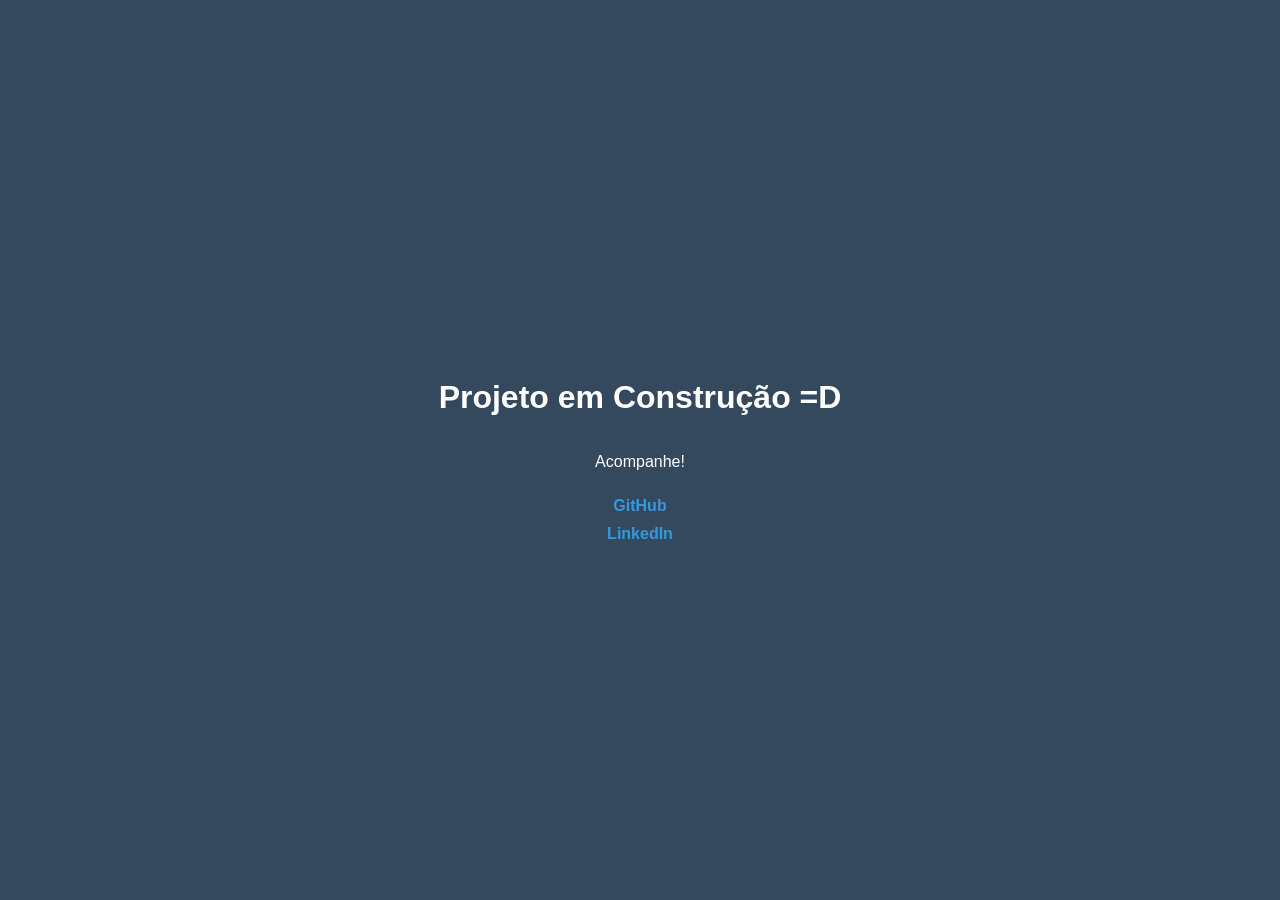
==== index.html @ c92a0a8b "feat: initial code" ====
<!DOCTYPE html>
<html lang="pt-br">
<head>
    <meta charset="UTF-8">
    <meta name="viewport" content="width=device-width, initial-scale=1.0">
    <title>Felipe Monteiro</title>
    <link rel="stylesheet" href="style.css">
</head>
<body>
    <h1>Projeto em Construção =D</h1>
    <p>Acompanhe!</p>
    <a href="https://github.com/felipe-monteiro16/felipemonteiro.dev" target="_blank">GitHub</a>
    <a href="https://www.linkedin.com/in/felipe-monteiro-dev16/" target="_blank">LinkedIn</a>
</body>
</html>
---- style.css ----
body {
    font-family: Arial, Helvetica, sans-serif;
    background-color: #34495e;
    color: white;

    display: flex;
    flex-direction: column;
    justify-content: center;
    align-items: center;
    min-height: 100vh;
    margin: 0;
}

a {
    color: #3498db;
    text-decoration: none;
    font-weight: bold;
    margin-top: 10px;
}

a:hover {
    text-decoration: underline;
}
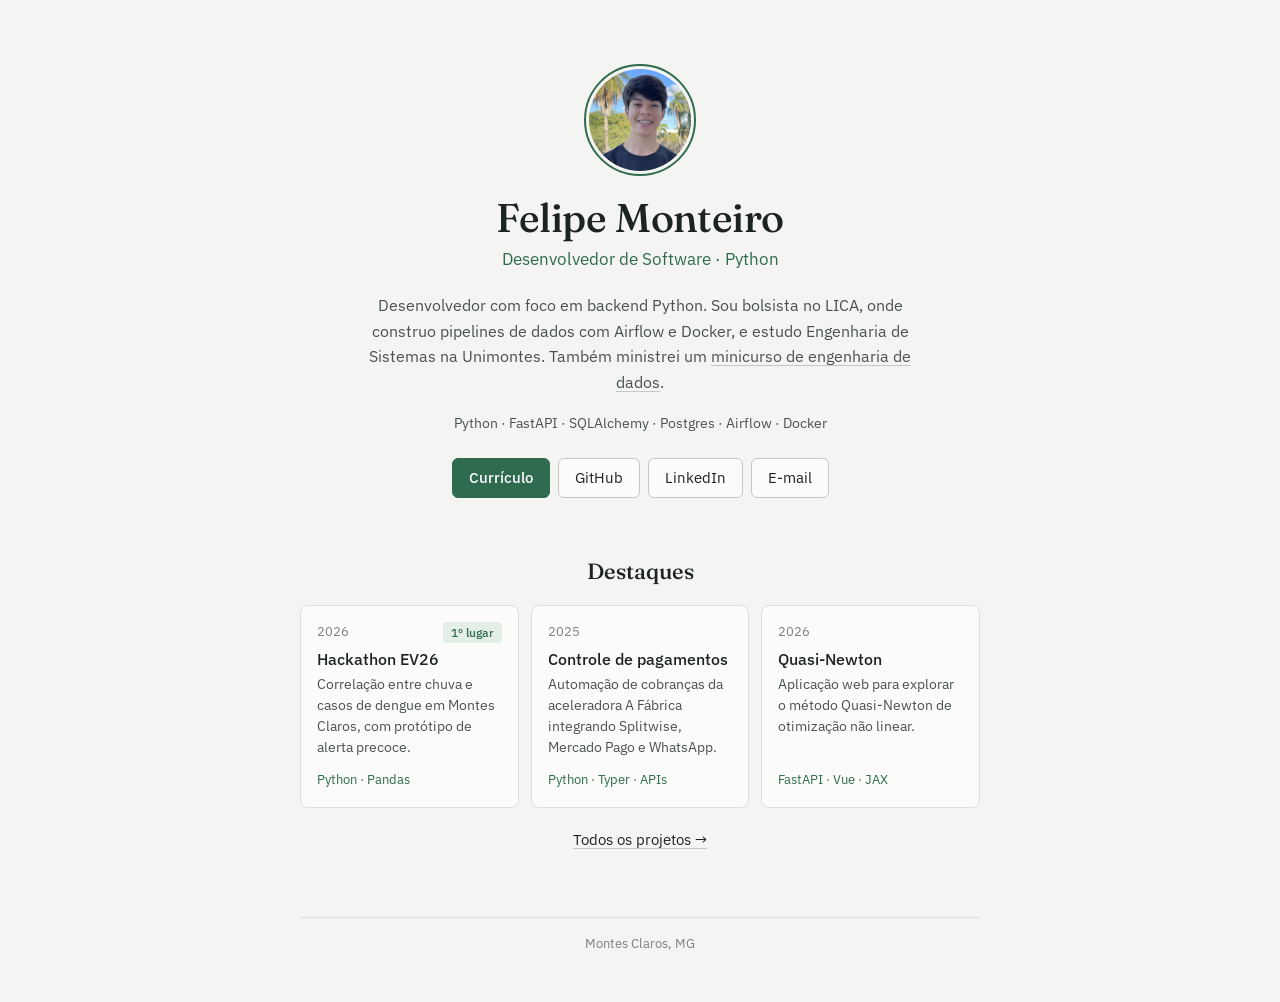
==== commit 48c958d5: "feat: novo site pessoal com projetos e currículo Substitui a página "em construção" por uma página d" ====
--- a/index.html
+++ b/index.html
@@ -1,15 +1,76 @@
 <!DOCTYPE html>
-<html lang="pt-br">
+<html lang="pt-BR">
 <head>
     <meta charset="UTF-8">
     <meta name="viewport" content="width=device-width, initial-scale=1.0">
-    <title>Felipe Monteiro</title>
+    <title>Felipe Monteiro · Desenvolvedor de Software</title>
+    <meta name="description" content="Felipe Monteiro, desenvolvedor de software com foco em backend Python. Bolsista no LICA e estudante de Engenharia de Sistemas na Unimontes.">
+    <meta property="og:title" content="Felipe Monteiro · Desenvolvedor de Software">
+    <meta property="og:description" content="Backend com Python e FastAPI, pipelines de dados no LICA, Engenharia de Sistemas na Unimontes.">
+    <meta property="og:image" content="https://felipemonteiro.dev/foto.jpg">
+    <meta property="og:url" content="https://felipemonteiro.dev/">
+    <meta property="og:type" content="website">
+    <link rel="icon" href="foto.jpg">
+    <link rel="preconnect" href="https://fonts.googleapis.com">
+    <link rel="preconnect" href="https://fonts.gstatic.com" crossorigin>
+    <link href="https://fonts.googleapis.com/css2?family=Fraunces:opsz,wght@9..144,500&family=IBM+Plex+Sans:wght@400;500&display=swap" rel="stylesheet">
     <link rel="stylesheet" href="style.css">
 </head>
 <body>
-    <h1>Projeto em Construção =D</h1>
-    <p>Acompanhe!</p>
-    <a href="https://github.com/felipe-monteiro16/felipemonteiro.dev" target="_blank">GitHub</a>
-    <a href="https://www.linkedin.com/in/felipe-monteiro-dev16/" target="_blank">LinkedIn</a>
+    <main>
+        <header>
+            <img class="avatar" src="foto.jpg" alt="Foto de Felipe Monteiro" width="112" height="112">
+            <h1>Felipe Monteiro</h1>
+            <p class="role">Desenvolvedor de Software · Python</p>
+        </header>
+
+        <p class="about">
+            Desenvolvedor com foco em backend Python. Sou bolsista no LICA, onde construo
+            pipelines de dados com Airflow e Docker, e estudo Engenharia de Sistemas na Unimontes.
+            Também ministrei um <a href="https://github.com/felipe-monteiro16/minicursos_dados" target="_blank" rel="noopener">minicurso de engenharia de dados</a>.
+        </p>
+
+        <p class="stack">Python · FastAPI · SQLAlchemy · Postgres · Airflow · Docker</p>
+
+        <ul class="links">
+            <li><a class="primary" href="curriculo.pdf" target="_blank" rel="noopener">Currículo</a></li>
+            <li><a href="https://github.com/felipe-monteiro16" target="_blank" rel="noopener">GitHub</a></li>
+            <li><a href="https://www.linkedin.com/in/felipemonteirodev" target="_blank" rel="noopener">LinkedIn</a></li>
+            <li><a href="mailto:contato@felipemonteiro.dev">E-mail</a></li>
+        </ul>
+
+        <section aria-labelledby="destaques">
+            <h2 id="destaques">Destaques</h2>
+            <ul class="cards">
+                <li>
+                    <a class="card" href="https://github.com/felipe-monteiro16/hackaton-ev26" target="_blank" rel="noopener">
+                        <span class="meta"><span>2026</span><span class="badge">1º lugar</span></span>
+                        <h3>Hackathon EV26</h3>
+                        <p>Correlação entre chuva e casos de dengue em Montes Claros, com protótipo de alerta precoce.</p>
+                        <span class="tags">Python · Pandas</span>
+                    </a>
+                </li>
+                <li>
+                    <a class="card" href="https://github.com/felipe-monteiro16/payment-control-a-fabrica" target="_blank" rel="noopener">
+                        <span class="meta"><span>2025</span></span>
+                        <h3>Controle de pagamentos</h3>
+                        <p>Automação de cobranças da aceleradora A Fábrica integrando Splitwise, Mercado Pago e WhatsApp.</p>
+                        <span class="tags">Python · Typer · APIs</span>
+                    </a>
+                </li>
+                <li>
+                    <a class="card" href="https://github.com/felipe-monteiro16/quasi-newton-unimontes" target="_blank" rel="noopener">
+                        <span class="meta"><span>2026</span></span>
+                        <h3>Quasi-Newton</h3>
+                        <p>Aplicação web para explorar o método Quasi-Newton de otimização não linear.</p>
+                        <span class="tags">FastAPI · Vue · JAX</span>
+                    </a>
+                </li>
+            </ul>
+            <a class="more" href="projetos/">Todos os projetos →</a>
+        </section>
+
+        <footer>Montes Claros, MG</footer>
+    </main>
 </body>
-</html>+</html>
--- a/style.css
+++ b/style.css
@@ -1,23 +1,259 @@
+:root {
+    --bg: #f4f5f2;
+    --surface: #fbfcfa;
+    --text: #1d2420;
+    --muted: #4a524d;
+    --faint: #7a827d;
+    --accent: #2f6b4f;
+    --accent-hover: #255a41;
+    --accent-bg: #e3eee7;
+    --on-accent: #ffffff;
+    --border: #dcdfd9;
+    --border-strong: #c3c8c1;
+    --serif: "Fraunces", Georgia, "Times New Roman", serif;
+    --sans: "IBM Plex Sans", system-ui, -apple-system, "Segoe UI", sans-serif;
+}
+
+*,
+*::before,
+*::after {
+    box-sizing: border-box;
+}
+
+html {
+    -webkit-text-size-adjust: 100%;
+}
+
 body {
-    font-family: Arial, Helvetica, sans-serif;
-    background-color: #34495e;
-    color: white;
-
+    margin: 0;
+    background: var(--bg);
+    color: var(--text);
+    font-family: var(--sans);
+    font-size: 16px;
+    line-height: 1.6;
+}
+
+main {
+    max-width: 720px;
+    margin: 0 auto;
+    padding: 64px 20px 48px;
+    text-align: center;
+}
+
+a {
+    color: inherit;
+    text-decoration-color: var(--border-strong);
+    text-underline-offset: 3px;
+}
+
+a:hover {
+    color: var(--accent);
+    text-decoration-color: currentColor;
+}
+
+a:focus-visible {
+    outline: 2px solid var(--accent);
+    outline-offset: 3px;
+    border-radius: 4px;
+}
+
+.avatar {
+    display: block;
+    width: 112px;
+    height: 112px;
+    margin: 0 auto 20px;
+    border-radius: 50%;
+    border: 2px solid var(--accent);
+    padding: 3px;
+    object-fit: cover;
+}
+
+h1 {
+    font-family: var(--serif);
+    font-size: 40px;
+    font-weight: 500;
+    line-height: 1.1;
+    letter-spacing: -0.01em;
+    margin: 0;
+}
+
+.role {
+    color: var(--accent);
+    font-size: 17px;
+    margin: 6px 0 0;
+}
+
+.about {
+    color: var(--muted);
+    max-width: 58ch;
+    margin: 20px auto 0;
+}
+
+.stack {
+    color: var(--muted);
+    font-size: 14px;
+    margin: 16px 0 0;
+}
+
+.links {
+    display: flex;
+    flex-wrap: wrap;
+    justify-content: center;
+    gap: 8px;
+    margin: 24px 0 56px;
+    padding: 0;
+    list-style: none;
+}
+
+.links a {
+    display: inline-block;
+    padding: 7px 16px;
+    font-size: 15px;
+    text-decoration: none;
+    background: var(--surface);
+    border: 1px solid var(--border-strong);
+    border-radius: 6px;
+    transition: border-color 0.15s ease, background-color 0.15s ease;
+}
+
+.links a:hover {
+    border-color: var(--accent);
+}
+
+.links a.primary {
+    background: var(--accent);
+    border-color: var(--accent);
+    color: var(--on-accent);
+    font-weight: 500;
+}
+
+.links a.primary:hover {
+    background: var(--accent-hover);
+    border-color: var(--accent-hover);
+}
+
+h2 {
+    font-family: var(--serif);
+    font-size: 22px;
+    font-weight: 500;
+    margin: 0 0 16px;
+}
+
+section + section {
+    margin-top: 48px;
+}
+
+.cards {
+    display: grid;
+    grid-template-columns: repeat(auto-fit, minmax(200px, 1fr));
+    gap: 12px;
+    margin: 0;
+    padding: 0;
+    list-style: none;
+    text-align: left;
+}
+
+.card {
     display: flex;
     flex-direction: column;
-    justify-content: center;
+    height: 100%;
+    padding: 16px;
+    background: var(--surface);
+    border: 1px solid var(--border);
+    border-radius: 8px;
+    text-decoration: none;
+    transition: border-color 0.15s ease;
+}
+
+a.card:hover {
+    color: inherit;
+    border-color: var(--accent);
+}
+
+.card .meta {
+    display: flex;
+    justify-content: space-between;
     align-items: center;
-    min-height: 100vh;
-    margin: 0;
-}
-
-a {
-    color: #3498db;
-    text-decoration: none;
-    font-weight: bold;
-    margin-top: 10px;
-}
-
-a:hover {
-    text-decoration: underline;
-}+    gap: 8px;
+    font-size: 13px;
+    color: var(--faint);
+    margin-bottom: 6px;
+}
+
+.badge {
+    font-size: 12px;
+    font-weight: 500;
+    color: var(--accent);
+    background: var(--accent-bg);
+    padding: 1px 8px;
+    border-radius: 4px;
+}
+
+.card h3 {
+    font-size: 16px;
+    font-weight: 500;
+    line-height: 1.3;
+    margin: 0 0 4px;
+}
+
+.card p {
+    font-size: 14px;
+    line-height: 1.5;
+    color: var(--muted);
+    margin: 0 0 12px;
+}
+
+.card .tags {
+    margin-top: auto;
+    font-size: 13px;
+    color: var(--accent);
+}
+
+.more {
+    display: inline-block;
+    margin-top: 20px;
+    font-size: 15px;
+}
+
+.back {
+    display: inline-block;
+    font-size: 14px;
+    margin-bottom: 24px;
+}
+
+.lead {
+    color: var(--muted);
+    margin: 8px 0 48px;
+}
+
+footer {
+    margin-top: 64px;
+    padding-top: 16px;
+    border-top: 1px solid var(--border);
+    font-size: 13px;
+    color: var(--faint);
+}
+
+@media (max-width: 480px) {
+    main {
+        padding-top: 40px;
+    }
+
+    h1 {
+        font-size: 32px;
+    }
+
+    .avatar {
+        width: 96px;
+        height: 96px;
+    }
+
+    .links {
+        gap: 6px;
+    }
+
+    .links a {
+        padding: 6px 11px;
+        font-size: 14px;
+    }
+}
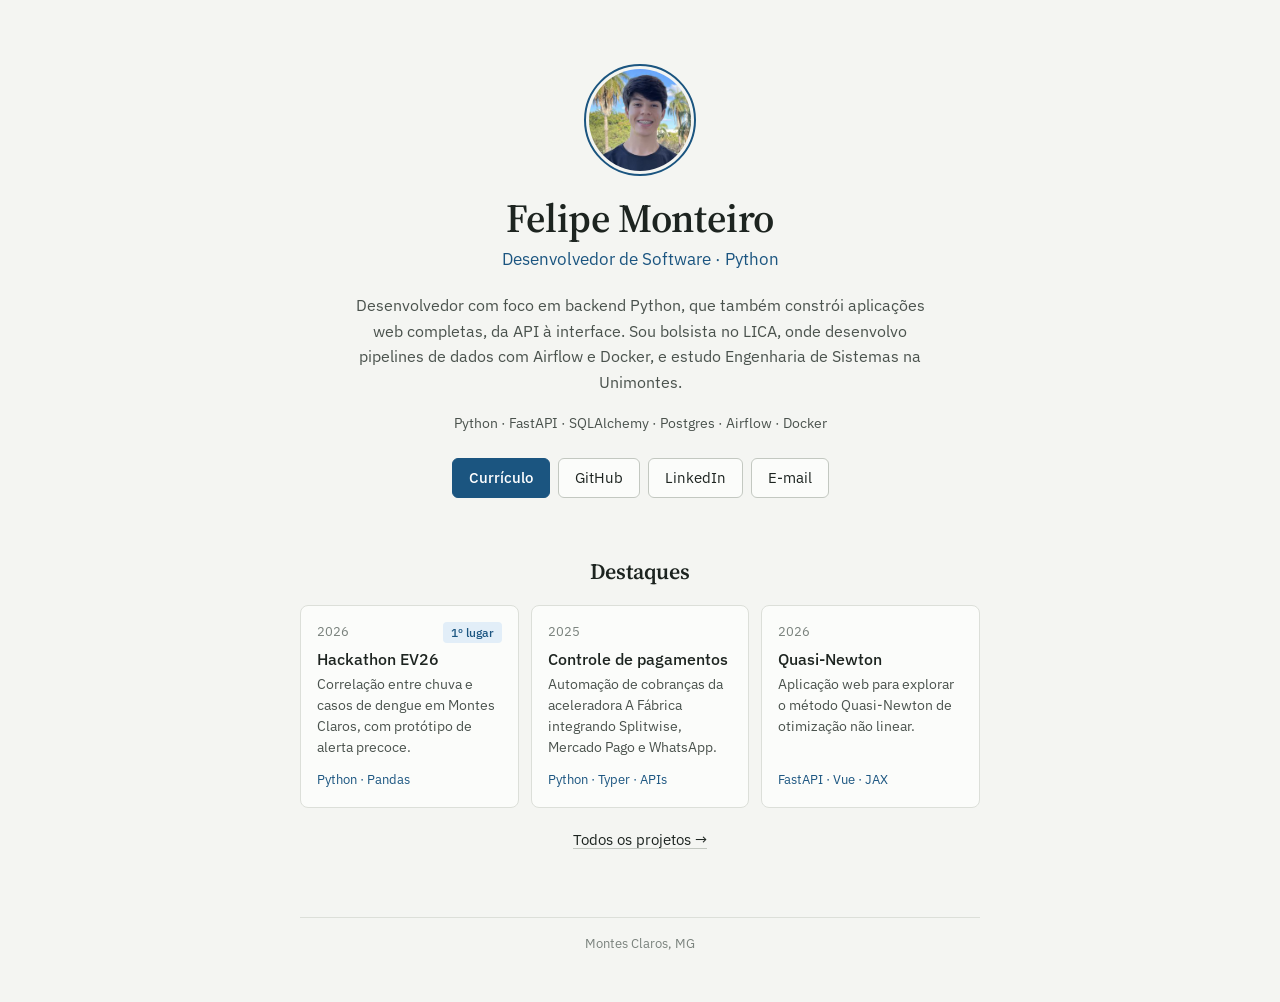
==== commit 398c0cca: "style: troca acento para azul, serifa para Source Serif 4 e ajusta resumo Co-Authored-By: Claude Opu" ====
--- a/index.html
+++ b/index.html
@@ -13,7 +13,7 @@
     <link rel="icon" href="foto.jpg">
     <link rel="preconnect" href="https://fonts.googleapis.com">
     <link rel="preconnect" href="https://fonts.gstatic.com" crossorigin>
-    <link href="https://fonts.googleapis.com/css2?family=Fraunces:opsz,wght@9..144,500&family=IBM+Plex+Sans:wght@400;500&display=swap" rel="stylesheet">
+    <link href="https://fonts.googleapis.com/css2?family=Source+Serif+4:opsz,wght@8..60,600&family=IBM+Plex+Sans:wght@400;500&display=swap" rel="stylesheet">
     <link rel="stylesheet" href="style.css">
 </head>
 <body>
@@ -25,9 +25,9 @@
         </header>
 
         <p class="about">
-            Desenvolvedor com foco em backend Python. Sou bolsista no LICA, onde construo
-            pipelines de dados com Airflow e Docker, e estudo Engenharia de Sistemas na Unimontes.
-            Também ministrei um <a href="https://github.com/felipe-monteiro16/minicursos_dados" target="_blank" rel="noopener">minicurso de engenharia de dados</a>.
+            Desenvolvedor com foco em backend Python, que também constrói aplicações web
+            completas, da API à interface. Sou bolsista no LICA, onde desenvolvo pipelines
+            de dados com Airflow e Docker, e estudo Engenharia de Sistemas na Unimontes.
         </p>
 
         <p class="stack">Python · FastAPI · SQLAlchemy · Postgres · Airflow · Docker</p>
--- a/style.css
+++ b/style.css
@@ -4,13 +4,13 @@
     --text: #1d2420;
     --muted: #4a524d;
     --faint: #7a827d;
-    --accent: #2f6b4f;
-    --accent-hover: #255a41;
-    --accent-bg: #e3eee7;
+    --accent: #1b5580;
+    --accent-hover: #144263;
+    --accent-bg: #e2eef8;
     --on-accent: #ffffff;
     --border: #dcdfd9;
     --border-strong: #c3c8c1;
-    --serif: "Fraunces", Georgia, "Times New Roman", serif;
+    --serif: "Source Serif 4", Georgia, "Times New Roman", serif;
     --sans: "IBM Plex Sans", system-ui, -apple-system, "Segoe UI", sans-serif;
 }
 
@@ -71,7 +71,7 @@
 h1 {
     font-family: var(--serif);
     font-size: 40px;
-    font-weight: 500;
+    font-weight: 600;
     line-height: 1.1;
     letter-spacing: -0.01em;
     margin: 0;
@@ -135,7 +135,7 @@
 h2 {
     font-family: var(--serif);
     font-size: 22px;
-    font-weight: 500;
+    font-weight: 600;
     margin: 0 0 16px;
 }
 
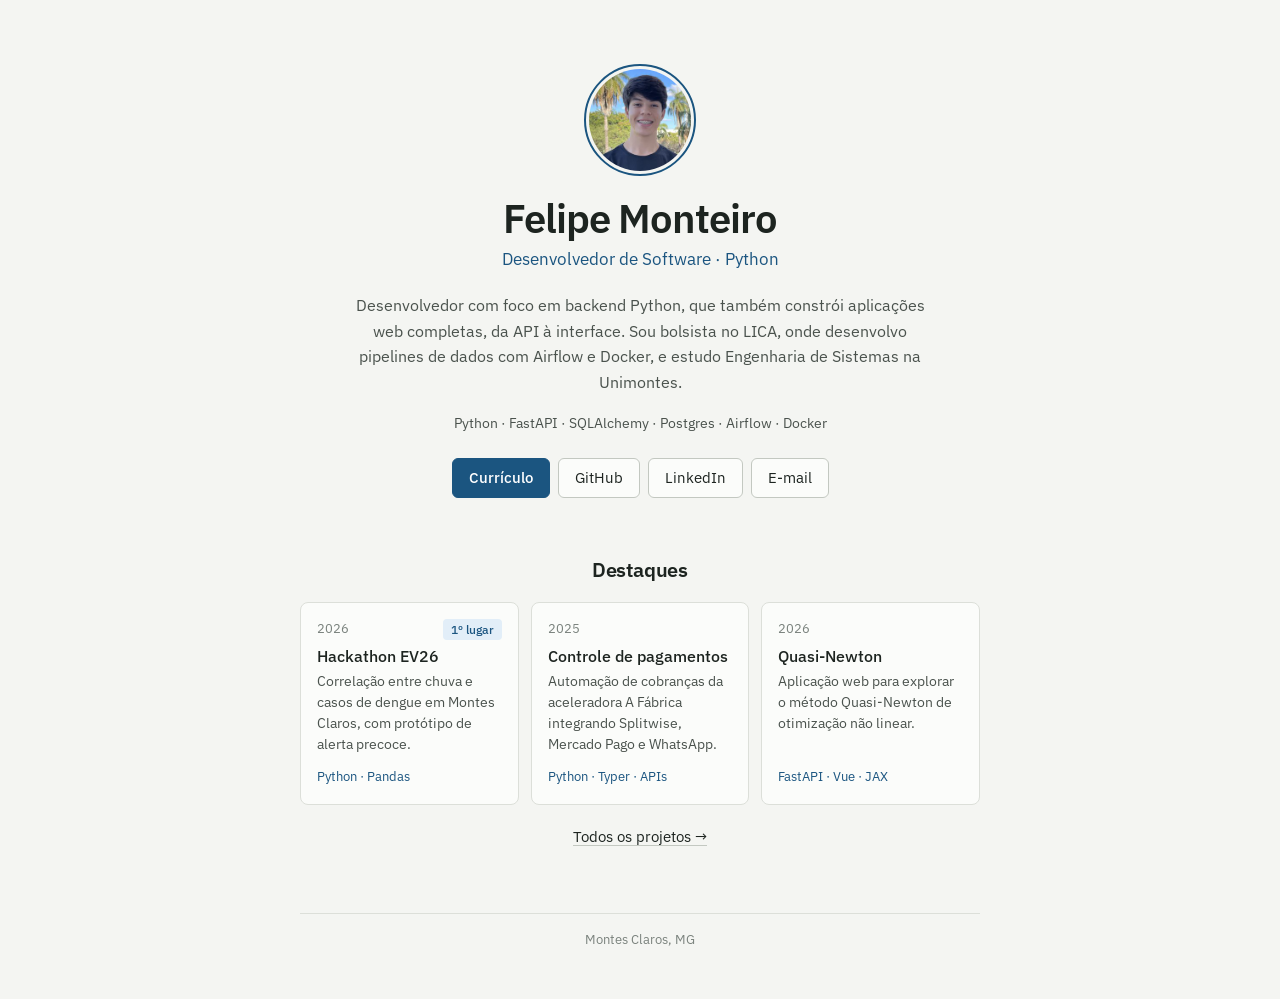
==== commit 56ef9d25: "style: troca serifa dos títulos por IBM Plex Sans semibold Co-Authored-By: Claude Opus 5.5 <noreply@" ====
--- a/index.html
+++ b/index.html
@@ -13,7 +13,7 @@
     <link rel="icon" href="foto.jpg">
     <link rel="preconnect" href="https://fonts.googleapis.com">
     <link rel="preconnect" href="https://fonts.gstatic.com" crossorigin>
-    <link href="https://fonts.googleapis.com/css2?family=Source+Serif+4:opsz,wght@8..60,600&family=IBM+Plex+Sans:wght@400;500&display=swap" rel="stylesheet">
+    <link href="https://fonts.googleapis.com/css2?family=IBM+Plex+Sans:wght@400;500;600&display=swap" rel="stylesheet">
     <link rel="stylesheet" href="style.css">
 </head>
 <body>
--- a/style.css
+++ b/style.css
@@ -10,7 +10,6 @@
     --on-accent: #ffffff;
     --border: #dcdfd9;
     --border-strong: #c3c8c1;
-    --serif: "Source Serif 4", Georgia, "Times New Roman", serif;
     --sans: "IBM Plex Sans", system-ui, -apple-system, "Segoe UI", sans-serif;
 }
 
@@ -69,11 +68,11 @@
 }
 
 h1 {
-    font-family: var(--serif);
+    font-family: var(--sans);
     font-size: 40px;
     font-weight: 600;
     line-height: 1.1;
-    letter-spacing: -0.01em;
+    letter-spacing: -0.025em;
     margin: 0;
 }
 
@@ -133,8 +132,9 @@
 }
 
 h2 {
-    font-family: var(--serif);
-    font-size: 22px;
+    font-family: var(--sans);
+    font-size: 20px;
+    letter-spacing: -0.01em;
     font-weight: 600;
     margin: 0 0 16px;
 }
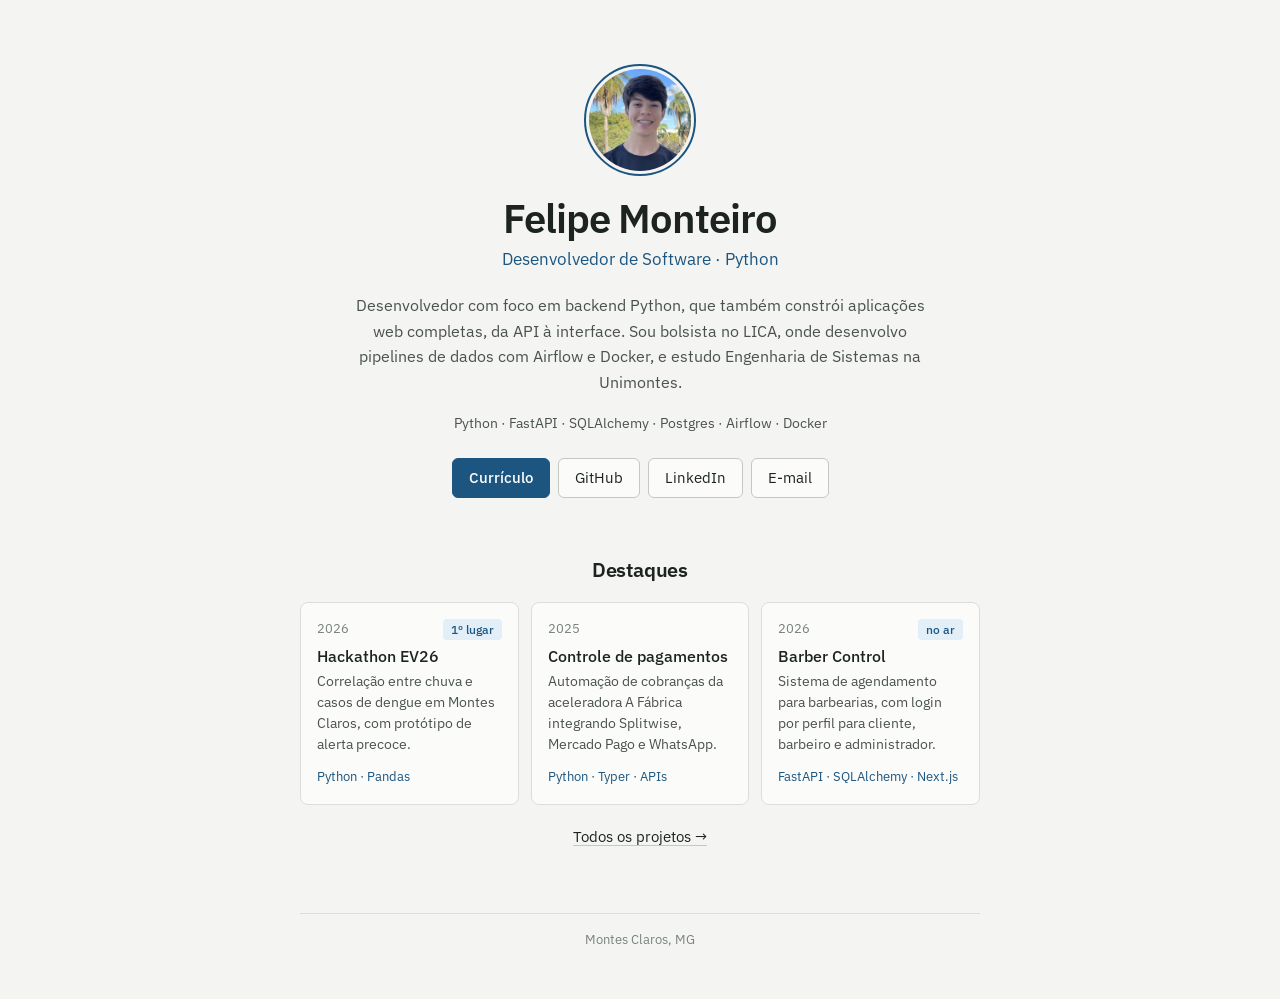
==== commit 5bc4417a: "feat: destaca o Barber Control no lugar do Quasi-Newton Adiciona o Barber Control (barbercontrol.fel" ====
--- a/index.html
+++ b/index.html
@@ -59,11 +59,11 @@
                     </a>
                 </li>
                 <li>
-                    <a class="card" href="https://github.com/felipe-monteiro16/quasi-newton-unimontes" target="_blank" rel="noopener">
-                        <span class="meta"><span>2026</span></span>
-                        <h3>Quasi-Newton</h3>
-                        <p>Aplicação web para explorar o método Quasi-Newton de otimização não linear.</p>
-                        <span class="tags">FastAPI · Vue · JAX</span>
+                    <a class="card" href="https://barbercontrol.felipemonteiro.dev" target="_blank" rel="noopener">
+                        <span class="meta"><span>2026</span><span class="badge">no ar</span></span>
+                        <h3>Barber Control</h3>
+                        <p>Sistema de agendamento para barbearias, com login por perfil para cliente, barbeiro e administrador.</p>
+                        <span class="tags">FastAPI · SQLAlchemy · Next.js</span>
                     </a>
                 </li>
             </ul>
